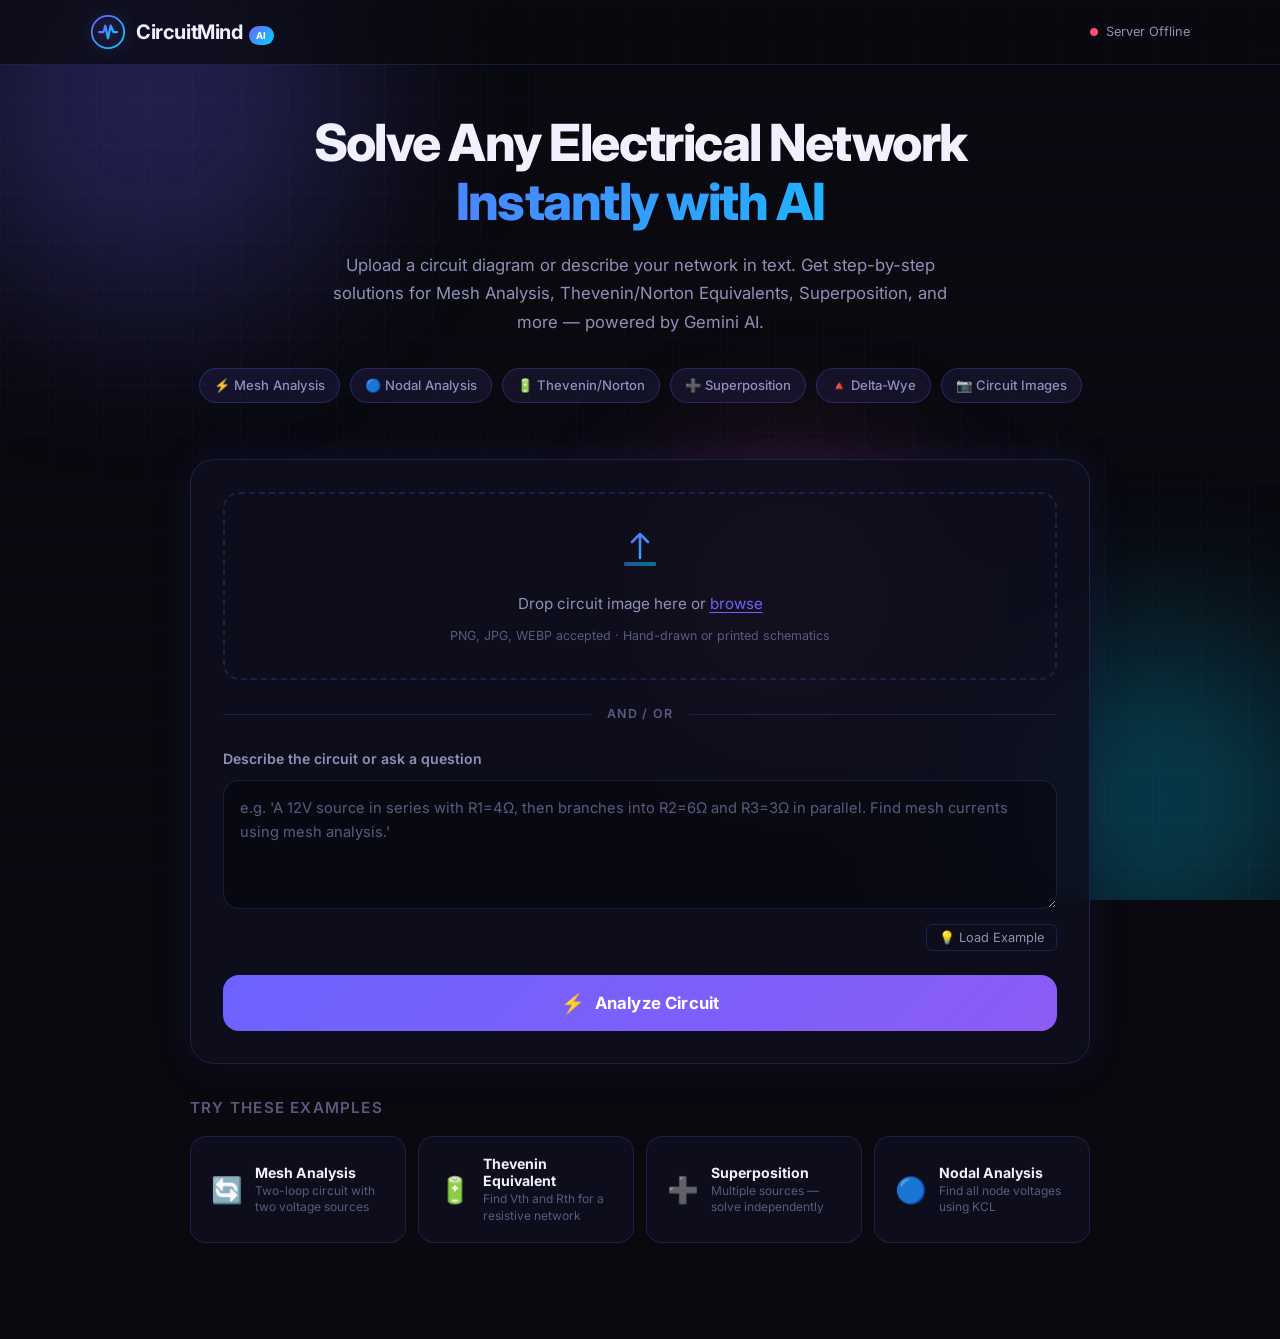
==== static/index.html @ e21b1f7a "Initial commit: CircuitMind AI - electrical network solver with Gemini API" ====
<!DOCTYPE html>
<html lang="en">
<head>
  <meta charset="UTF-8" />
  <meta name="viewport" content="width=device-width, initial-scale=1.0" />
  <title>CircuitMind AI — Electrical Network Solver</title>
  <meta name="description" content="AI-powered electrical network analysis tool. Solve mesh analysis, nodal analysis, Thevenin, Norton, superposition and more from circuit images or text." />
  <link rel="preconnect" href="https://fonts.googleapis.com" />
  <link rel="preconnect" href="https://fonts.gstatic.com" crossorigin />
  <link href="https://fonts.googleapis.com/css2?family=Inter:wght@300;400;500;600;700;800&family=JetBrains+Mono:wght@400;500&display=swap" rel="stylesheet" />
  <script src="https://cdn.jsdelivr.net/npm/mathjax@3/es5/tex-mml-chtml.js" id="MathJax-script" async></script>
  <link rel="stylesheet" href="style.css" />
</head>
<body>

  <!-- Animated Background -->
  <div class="bg-grid"></div>
  <div class="bg-orbs">
    <div class="orb orb-1"></div>
    <div class="orb orb-2"></div>
    <div class="orb orb-3"></div>
  </div>

  <!-- Header -->
  <header class="header">
    <div class="header-inner">
      <div class="logo">
        <div class="logo-icon">
          <svg viewBox="0 0 40 40" fill="none" xmlns="http://www.w3.org/2000/svg" width="36" height="36">
            <circle cx="20" cy="20" r="18" stroke="url(#g1)" stroke-width="2"/>
            <path d="M10 20 L15 20 L17 13 L20 27 L23 13 L26 20 L30 20" stroke="url(#g2)" stroke-width="2.5" stroke-linecap="round" stroke-linejoin="round"/>
            <defs>
              <linearGradient id="g1" x1="2" y1="2" x2="38" y2="38" gradientUnits="userSpaceOnUse">
                <stop stop-color="#6C63FF"/>
                <stop offset="1" stop-color="#00D4FF"/>
              </linearGradient>
              <linearGradient id="g2" x1="10" y1="13" x2="30" y2="27" gradientUnits="userSpaceOnUse">
                <stop stop-color="#6C63FF"/>
                <stop offset="1" stop-color="#00D4FF"/>
              </linearGradient>
            </defs>
          </svg>
        </div>
        <div class="logo-text">
          <span class="logo-name">CircuitMind</span>
          <span class="logo-badge">AI</span>
        </div>
      </div>
      <div class="header-status" id="apiStatus">
        <span class="status-dot"></span>
        <span class="status-text">Checking connection...</span>
      </div>
    </div>
  </header>

  <!-- Main Content -->
  <main class="main">
    <div class="container">

      <!-- Hero Section -->
      <section class="hero">
        <h1 class="hero-title">
          Solve Any Electrical Network
          <span class="gradient-text">Instantly with AI</span>
        </h1>
        <p class="hero-subtitle">
          Upload a circuit diagram or describe your network in text. Get step-by-step solutions for
          Mesh Analysis, Thevenin/Norton Equivalents, Superposition, and more — powered by Gemini AI.
        </p>
        <div class="capability-chips">
          <span class="chip">⚡ Mesh Analysis</span>
          <span class="chip">🔵 Nodal Analysis</span>
          <span class="chip">🔋 Thevenin/Norton</span>
          <span class="chip">➕ Superposition</span>
          <span class="chip">🔺 Delta-Wye</span>
          <span class="chip">📷 Circuit Images</span>
        </div>
      </section>

      <!-- Input Panel -->
      <section class="input-section">
        <div class="input-card">
          
          <!-- Image Upload -->
          <div class="upload-zone" id="uploadZone">
            <input type="file" id="imageInput" accept="image/*" style="display:none" />
            <div class="upload-content" id="uploadContent">
              <div class="upload-icon">
                <svg width="48" height="48" viewBox="0 0 48 48" fill="none">
                  <path d="M24 8L24 32M24 8L16 16M24 8L32 16" stroke="url(#uploadGrad)" stroke-width="2.5" stroke-linecap="round" stroke-linejoin="round"/>
                  <path d="M8 36H40V40H8V36Z" fill="url(#uploadGrad)" opacity="0.3" rx="2"/>
                  <rect x="8" y="36" width="32" height="4" rx="2" fill="url(#uploadGrad)" opacity="0.3"/>
                  <defs>
                    <linearGradient id="uploadGrad" x1="8" y1="8" x2="40" y2="40" gradientUnits="userSpaceOnUse">
                      <stop stop-color="#6C63FF"/>
                      <stop offset="1" stop-color="#00D4FF"/>
                    </linearGradient>
                  </defs>
                </svg>
              </div>
              <p class="upload-label">Drop circuit image here or <span class="upload-link" id="uploadTrigger">browse</span></p>
              <p class="upload-hint">PNG, JPG, WEBP accepted · Hand-drawn or printed schematics</p>
            </div>
            <div class="upload-preview" id="uploadPreview" style="display:none;">
              <img id="previewImg" src="" alt="Circuit preview" />
              <button class="remove-btn" id="removeImage" title="Remove image">✕</button>
            </div>
          </div>

          <!-- Divider -->
          <div class="divider">
            <span>AND / OR</span>
          </div>

          <!-- Text Query -->
          <div class="query-section">
            <label class="query-label" for="queryInput">Describe the circuit or ask a question</label>
            <div class="query-wrapper">
              <textarea 
                id="queryInput" 
                class="query-input" 
                placeholder="e.g. 'A 12V source in series with R1=4Ω, then branches into R2=6Ω and R3=3Ω in parallel. Find mesh currents using mesh analysis.'"
                rows="4"
              ></textarea>
              <div class="query-actions">
                <button class="example-btn" id="exampleBtn">💡 Load Example</button>
              </div>
            </div>
          </div>

          <!-- Solve Button -->
          <button class="solve-btn" id="solveBtn">
            <span class="solve-btn-icon">⚡</span>
            <span class="solve-btn-text">Analyze Circuit</span>
          </button>
        </div>
      </section>

      <!-- Results Panel -->
      <section class="results-section" id="resultsSection" style="display:none;">
        <div class="results-card">
          <div class="results-header">
            <h2 class="results-title">
              <span class="results-icon">🧠</span>
              Analysis Results
            </h2>
            <div class="results-actions">
              <button class="action-btn" id="copyBtn" title="Copy results">📋 Copy</button>
              <button class="action-btn" id="clearBtn" title="Clear results">🗑 Clear</button>
            </div>
          </div>
          <div class="results-body" id="resultsBody">
            <!-- Dynamic content injected here -->
          </div>
        </div>
      </section>

      <!-- Loading State -->
      <div class="loading-overlay" id="loadingOverlay" style="display:none;">
        <div class="loading-card">
          <div class="loader">
            <div class="loader-ring"></div>
            <div class="loader-ring"></div>
            <div class="loader-ring"></div>
          </div>
          <p class="loading-title">Analyzing Circuit</p>
          <p class="loading-step" id="loadingStep">Sending to Gemini AI...</p>
        </div>
      </div>

      <!-- Example Queries -->
      <section class="examples-section">
        <h3 class="examples-title">Try These Examples</h3>
        <div class="examples-grid">
          <button class="example-card" data-example="mesh">
            <div class="example-icon">🔄</div>
            <div class="example-content">
              <h4>Mesh Analysis</h4>
              <p>Two-loop circuit with two voltage sources</p>
            </div>
          </button>
          <button class="example-card" data-example="thevenin">
            <div class="example-icon">🔋</div>
            <div class="example-content">
              <h4>Thevenin Equivalent</h4>
              <p>Find Vth and Rth for a resistive network</p>
            </div>
          </button>
          <button class="example-card" data-example="superposition">
            <div class="example-icon">➕</div>
            <div class="example-content">
              <h4>Superposition</h4>
              <p>Multiple sources — solve independently</p>
            </div>
          </button>
          <button class="example-card" data-example="nodal">
            <div class="example-icon">🔵</div>
            <div class="example-content">
              <h4>Nodal Analysis</h4>
              <p>Find all node voltages using KCL</p>
            </div>
          </button>
        </div>
      </section>

    </div>
  </main>

  <script src="app.js"></script>
</body>
</html>
---- static/style.css ----
/* ============================
   VARIABLES & RESET
   ============================ */
:root {
  --bg-primary: #09090f;
  --bg-secondary: #0f0f1a;
  --bg-card: rgba(15, 15, 30, 0.85);
  --bg-card-hover: rgba(20, 20, 40, 0.9);
  --border: rgba(108, 99, 255, 0.2);
  --border-hover: rgba(108, 99, 255, 0.5);
  --accent-purple: #6C63FF;
  --accent-cyan: #00D4FF;
  --accent-glow: rgba(108, 99, 255, 0.15);
  --text-primary: #f0f0ff;
  --text-secondary: #9090b8;
  --text-dim: #5a5a80;
  --success: #00e5a0;
  --error: #ff4d6d;
  --code-bg: #0a0a18;
  --font-main: 'Inter', -apple-system, BlinkMacSystemFont, sans-serif;
  --font-mono: 'JetBrains Mono', 'Fira Code', monospace;
  --radius-sm: 8px;
  --radius-md: 16px;
  --radius-lg: 24px;
  --shadow-glow: 0 0 40px rgba(108, 99, 255, 0.15);
  --shadow-card: 0 8px 32px rgba(0, 0, 0, 0.4);
  --transition: 0.25s cubic-bezier(0.4, 0, 0.2, 1);
}

*, *::before, *::after { box-sizing: border-box; margin: 0; padding: 0; }
html { scroll-behavior: smooth; }

body {
  font-family: var(--font-main);
  background: var(--bg-primary);
  color: var(--text-primary);
  min-height: 100vh;
  overflow-x: hidden;
  line-height: 1.6;
}

/* ============================
   BACKGROUND EFFECTS
   ============================ */
.bg-grid {
  position: fixed;
  inset: 0;
  background-image:
    linear-gradient(rgba(108, 99, 255, 0.04) 1px, transparent 1px),
    linear-gradient(90deg, rgba(108, 99, 255, 0.04) 1px, transparent 1px);
  background-size: 48px 48px;
  pointer-events: none;
  z-index: 0;
}

.bg-orbs { position: fixed; inset: 0; pointer-events: none; z-index: 0; overflow: hidden; }

.orb {
  position: absolute;
  border-radius: 50%;
  filter: blur(80px);
  opacity: 0.35;
  animation: float 12s ease-in-out infinite;
}
.orb-1 { width: 500px; height: 500px; background: radial-gradient(circle, #6C63FF, transparent); top: -150px; left: -100px; animation-delay: 0s; }
.orb-2 { width: 400px; height: 400px; background: radial-gradient(circle, #00D4FF, transparent); bottom: -100px; right: -80px; animation-delay: -4s; }
.orb-3 { width: 300px; height: 300px; background: radial-gradient(circle, #FF63A5, transparent); top: 50%; left: 50%; animation-delay: -8s; }

@keyframes float {
  0%, 100% { transform: translate(0, 0) scale(1); }
  33%       { transform: translate(20px, -30px) scale(1.05); }
  66%       { transform: translate(-15px, 20px) scale(0.98); }
}

/* ============================
   HEADER
   ============================ */
.header {
  position: sticky;
  top: 0;
  z-index: 100;
  padding: 0 2rem;
  backdrop-filter: blur(20px);
  border-bottom: 1px solid var(--border);
  background: rgba(9, 9, 15, 0.7);
}
.header-inner {
  max-width: 1100px;
  margin: 0 auto;
  display: flex;
  align-items: center;
  justify-content: space-between;
  height: 64px;
}
.logo { display: flex; align-items: center; gap: 10px; }
.logo-icon { display: flex; align-items: center; filter: drop-shadow(0 0 8px rgba(108, 99, 255, 0.5)); }
.logo-text { display: flex; align-items: baseline; gap: 6px; }
.logo-name { font-size: 1.25rem; font-weight: 700; color: var(--text-primary); letter-spacing: -0.02em; }
.logo-badge {
  font-size: 0.6rem; font-weight: 700; letter-spacing: 0.08em;
  background: linear-gradient(135deg, var(--accent-purple), var(--accent-cyan));
  padding: 2px 7px; border-radius: 20px; color: white;
}
.header-status { display: flex; align-items: center; gap: 8px; font-size: 0.8rem; color: var(--text-secondary); }
.status-dot {
  width: 8px; height: 8px; border-radius: 50%; background: var(--text-dim);
  transition: background var(--transition);
}
.status-dot.online { background: var(--success); box-shadow: 0 0 8px var(--success); animation: pulse 2s infinite; }
.status-dot.offline { background: var(--error); }
@keyframes pulse { 0%, 100% { opacity: 1; } 50% { opacity: 0.5; } }

/* ============================
   MAIN LAYOUT
   ============================ */
.main { position: relative; z-index: 1; padding: 3rem 1.5rem 6rem; }
.container { max-width: 900px; margin: 0 auto; }

/* ============================
   HERO
   ============================ */
.hero { text-align: center; margin-bottom: 3.5rem; }
.hero-title {
  font-size: clamp(2rem, 5vw, 3.2rem);
  font-weight: 800;
  line-height: 1.15;
  letter-spacing: -0.03em;
  margin-bottom: 1.25rem;
}
.gradient-text {
  display: block;
  background: linear-gradient(135deg, var(--accent-purple) 0%, var(--accent-cyan) 100%);
  -webkit-background-clip: text; background-clip: text;
  -webkit-text-fill-color: transparent;
}
.hero-subtitle {
  font-size: 1.05rem; color: var(--text-secondary);
  max-width: 650px; margin: 0 auto 2rem; line-height: 1.7;
}
.capability-chips { display: flex; flex-wrap: wrap; gap: 10px; justify-content: center; }
.chip {
  background: rgba(108, 99, 255, 0.1);
  border: 1px solid rgba(108, 99, 255, 0.25);
  color: var(--text-secondary);
  padding: 6px 14px;
  border-radius: 20px;
  font-size: 0.82rem; font-weight: 500;
  transition: all var(--transition);
}
.chip:hover { background: rgba(108, 99, 255, 0.25); color: var(--text-primary); border-color: var(--accent-purple); }

/* ============================
   INPUT CARD
   ============================ */
.input-section { margin-bottom: 2rem; }
.input-card {
  background: var(--bg-card);
  border: 1px solid var(--border);
  border-radius: var(--radius-lg);
  padding: 2rem;
  box-shadow: var(--shadow-card), var(--shadow-glow);
  backdrop-filter: blur(16px);
}

/* Upload Zone */
.upload-zone {
  border: 2px dashed var(--border);
  border-radius: var(--radius-md);
  padding: 2rem;
  text-align: center;
  cursor: pointer;
  transition: all var(--transition);
  position: relative;
  min-height: 140px;
  display: flex;
  align-items: center;
  justify-content: center;
}
.upload-zone:hover, .upload-zone.dragover {
  border-color: var(--accent-purple);
  background: rgba(108, 99, 255, 0.06);
  box-shadow: 0 0 20px rgba(108, 99, 255, 0.1);
}
.upload-content { display: flex; flex-direction: column; align-items: center; gap: 10px; }
.upload-icon { animation: bob 3s ease-in-out infinite; }
@keyframes bob { 0%, 100% { transform: translateY(0); } 50% { transform: translateY(-6px); } }
.upload-label { font-size: 0.95rem; color: var(--text-secondary); }
.upload-link { color: var(--accent-purple); cursor: pointer; text-decoration: underline; text-underline-offset: 3px; }
.upload-link:hover { color: var(--accent-cyan); }
.upload-hint { font-size: 0.78rem; color: var(--text-dim); }

.upload-preview { position: relative; width: 100%; }
.upload-preview img {
  max-height: 260px; max-width: 100%; object-fit: contain;
  border-radius: var(--radius-sm); border: 1px solid var(--border);
}
.remove-btn {
  position: absolute; top: -10px; right: -10px;
  background: var(--error); color: white;
  border: none; border-radius: 50%;
  width: 26px; height: 26px;
  font-size: 0.8rem; cursor: pointer;
  display: flex; align-items: center; justify-content: center;
  transition: transform var(--transition);
}
.remove-btn:hover { transform: scale(1.15); }

/* Divider */
.divider {
  display: flex; align-items: center; gap: 1rem;
  margin: 1.5rem 0; color: var(--text-dim); font-size: 0.78rem; font-weight: 600; letter-spacing: 0.1em;
}
.divider::before, .divider::after { content: ''; flex: 1; height: 1px; background: var(--border); }

/* Query Textarea */
.query-section { margin-bottom: 1.5rem; }
.query-label { display: block; font-size: 0.88rem; font-weight: 600; color: var(--text-secondary); margin-bottom: 0.6rem; }
.query-wrapper { position: relative; }
.query-input {
  width: 100%;
  background: rgba(0, 0, 0, 0.3);
  border: 1px solid var(--border);
  border-radius: var(--radius-md);
  padding: 1rem;
  color: var(--text-primary);
  font-family: var(--font-main);
  font-size: 0.92rem;
  line-height: 1.6;
  resize: vertical;
  transition: all var(--transition);
  outline: none;
}
.query-input::placeholder { color: var(--text-dim); }
.query-input:focus { border-color: var(--accent-purple); box-shadow: 0 0 0 3px rgba(108, 99, 255, 0.12); }
.query-actions { display: flex; justify-content: flex-end; margin-top: 0.5rem; }

.example-btn {
  background: transparent; border: 1px solid var(--border);
  color: var(--text-secondary); font-size: 0.8rem; font-family: var(--font-main);
  padding: 5px 12px; border-radius: 6px; cursor: pointer;
  transition: all var(--transition);
}
.example-btn:hover { border-color: var(--accent-purple); color: var(--text-primary); }

/* Solve Button */
.solve-btn {
  width: 100%;
  background: linear-gradient(135deg, var(--accent-purple) 0%, #8B5CF6 50%, var(--accent-cyan) 100%);
  background-size: 200% 200%;
  border: none;
  border-radius: var(--radius-md);
  padding: 1rem;
  color: white;
  font-family: var(--font-main);
  font-size: 1.05rem;
  font-weight: 700;
  cursor: pointer;
  display: flex;
  align-items: center;
  justify-content: center;
  gap: 10px;
  transition: all 0.3s ease;
  letter-spacing: 0.01em;
  position: relative;
  overflow: hidden;
}
.solve-btn::before {
  content: '';
  position: absolute;
  inset: 0;
  background: rgba(255,255,255,0);
  transition: background 0.2s;
}
.solve-btn:hover::before { background: rgba(255,255,255,0.07); }
.solve-btn:hover { box-shadow: 0 8px 30px rgba(108, 99, 255, 0.45); transform: translateY(-1px); }
.solve-btn:active { transform: translateY(0); }
.solve-btn:disabled { opacity: 0.5; cursor: not-allowed; transform: none; }
.solve-btn-icon { font-size: 1.2rem; animation: zap 1.5s ease-in-out infinite alternate; }
@keyframes zap { from { opacity: 0.7; } to { opacity: 1; filter: drop-shadow(0 0 6px #fff); } }

/* ============================
   RESULTS CARD
   ============================ */
.results-section { margin-bottom: 3rem; }
.results-card {
  background: var(--bg-card);
  border: 1px solid var(--border);
  border-radius: var(--radius-lg);
  box-shadow: var(--shadow-card), var(--shadow-glow);
  backdrop-filter: blur(16px);
  animation: slideUp 0.4s cubic-bezier(0.4, 0, 0.2, 1);
  overflow: hidden;
}
@keyframes slideUp { from { opacity: 0; transform: translateY(20px); } to { opacity: 1; transform: none; } }

.results-header {
  display: flex; align-items: center; justify-content: space-between;
  padding: 1.25rem 1.75rem;
  border-bottom: 1px solid var(--border);
  background: rgba(108, 99, 255, 0.05);
}
.results-title { font-size: 1.1rem; font-weight: 700; display: flex; align-items: center; gap: 10px; }
.results-icon { font-size: 1.3rem; }
.results-actions { display: flex; gap: 8px; }
.action-btn {
  background: transparent; border: 1px solid var(--border);
  color: var(--text-secondary); font-family: var(--font-main); font-size: 0.78rem;
  padding: 5px 12px; border-radius: 6px; cursor: pointer;
  transition: all var(--transition);
}
.action-btn:hover { border-color: var(--accent-purple); color: var(--text-primary); background: rgba(108,99,255,0.08); }

.results-body {
  padding: 1.75rem;
  max-height: 70vh;
  overflow-y: auto;
  line-height: 1.8;
}
.results-body::-webkit-scrollbar { width: 6px; }
.results-body::-webkit-scrollbar-track { background: transparent; }
.results-body::-webkit-scrollbar-thumb { background: rgba(108,99,255,0.3); border-radius: 3px; }

/* Markdown Rendering Styles */
.results-body h1, .results-body h2, .results-body h3, .results-body h4 {
  font-weight: 700; margin: 1.5rem 0 0.75rem; color: var(--text-primary);
}
.results-body h1 { font-size: 1.5rem; border-bottom: 1px solid var(--border); padding-bottom: 0.5rem; }
.results-body h2 { font-size: 1.25rem; color: var(--accent-purple); }
.results-body h3 { font-size: 1.1rem; color: var(--accent-cyan); }
.results-body p { margin-bottom: 0.75rem; color: var(--text-secondary); }
.results-body p:has(strong) { color: var(--text-primary); }
.results-body strong { color: var(--text-primary); font-weight: 600; }
.results-body em { color: var(--accent-cyan); font-style: italic; }
.results-body hr { border: none; border-top: 1px solid var(--border); margin: 1.5rem 0; }
.results-body ul, .results-body ol { padding-left: 1.5rem; margin-bottom: 1rem; }
.results-body li { color: var(--text-secondary); margin-bottom: 0.35rem; }
.results-body li::marker { color: var(--accent-purple); }

/* Code blocks in results */
.results-body pre {
  background: var(--code-bg);
  border: 1px solid var(--border);
  border-radius: var(--radius-sm);
  padding: 1.25rem;
  overflow-x: auto;
  margin: 1rem 0;
  font-family: var(--font-mono);
  font-size: 0.85rem;
  line-height: 1.6;
  color: #e0e0ff;
  position: relative;
}
.results-body code:not(pre code) {
  font-family: var(--font-mono);
  font-size: 0.85em;
  background: rgba(108, 99, 255, 0.15);
  color: var(--accent-cyan);
  padding: 2px 7px;
  border-radius: 4px;
}

/* Tables in results */
.results-body table {
  width: 100%; border-collapse: collapse; margin: 1.25rem 0; font-size: 0.9rem;
}
.results-body th {
  background: rgba(108, 99, 255, 0.15);
  color: var(--text-primary); font-weight: 600;
  padding: 10px 16px; text-align: left;
  border-bottom: 1px solid var(--border);
}
.results-body td {
  padding: 9px 16px; color: var(--text-secondary);
  border-bottom: 1px solid rgba(108, 99, 255, 0.08);
}
.results-body tr:hover td { background: rgba(108, 99, 255, 0.05); }

/* Computed Result Box */
.computed-result-box {
  background: linear-gradient(135deg, rgba(0, 229, 160, 0.07), rgba(0, 212, 255, 0.07));
  border: 1px solid rgba(0, 229, 160, 0.25);
  border-radius: var(--radius-md);
  padding: 1rem 1.25rem;
  margin: 1rem 0;
  font-family: var(--font-mono);
  font-size: 0.9rem;
  color: var(--success);
}

/* ============================
   LOADING OVERLAY
   ============================ */
.loading-overlay {
  position: fixed;
  inset: 0; z-index: 200;
  background: rgba(9, 9, 15, 0.75);
  backdrop-filter: blur(8px);
  display: flex; align-items: center; justify-content: center;
}
.loading-card {
  background: var(--bg-card);
  border: 1px solid var(--border);
  border-radius: var(--radius-lg);
  padding: 2.5rem 3rem;
  text-align: center;
  box-shadow: var(--shadow-card), var(--shadow-glow);
  min-width: 260px;
}
.loader { position: relative; width: 70px; height: 70px; margin: 0 auto 1.5rem; }
.loader-ring {
  position: absolute;
  inset: 0;
  border-radius: 50%;
  border: 2.5px solid transparent;
  animation: spin 1.2s linear infinite;
}
.loader-ring:nth-child(1) { border-top-color: var(--accent-purple); }
.loader-ring:nth-child(2) { border-right-color: var(--accent-cyan); inset: 8px; animation-duration: 1.6s; animation-direction: reverse; }
.loader-ring:nth-child(3) { border-bottom-color: #FF63A5; inset: 16px; animation-duration: 2s; }
@keyframes spin { to { transform: rotate(360deg); } }
.loading-title { font-size: 1.1rem; font-weight: 700; margin-bottom: 0.4rem; }
.loading-step { font-size: 0.85rem; color: var(--text-dim); }

/* ============================
   EXAMPLES SECTION
   ============================ */
.examples-section { margin-top: 1rem; }
.examples-title { font-size: 0.95rem; font-weight: 600; color: var(--text-dim); text-transform: uppercase; letter-spacing: 0.08em; margin-bottom: 1rem; }
.examples-grid { display: grid; grid-template-columns: repeat(auto-fit, minmax(190px, 1fr)); gap: 12px; }
.example-card {
  background: var(--bg-card);
  border: 1px solid var(--border);
  border-radius: var(--radius-md);
  padding: 1.1rem 1.25rem;
  cursor: pointer;
  display: flex;
  align-items: center;
  gap: 12px;
  text-align: left;
  transition: all var(--transition);
  font-family: var(--font-main);
}
.example-card:hover {
  border-color: var(--accent-purple);
  background: rgba(108, 99, 255, 0.08);
  transform: translateY(-2px);
  box-shadow: 0 6px 20px rgba(108, 99, 255, 0.15);
}
.example-icon { font-size: 1.6rem; flex-shrink: 0; }
.example-content h4 { font-size: 0.88rem; font-weight: 700; color: var(--text-primary); margin-bottom: 2px; }
.example-content p { font-size: 0.75rem; color: var(--text-dim); line-height: 1.4; }

/* ============================
   RESPONSIVE
   ============================ */
@media (max-width: 600px) {
  .main { padding: 2rem 1rem 4rem; }
  .input-card { padding: 1.25rem; }
  .results-body { padding: 1.25rem; }
}
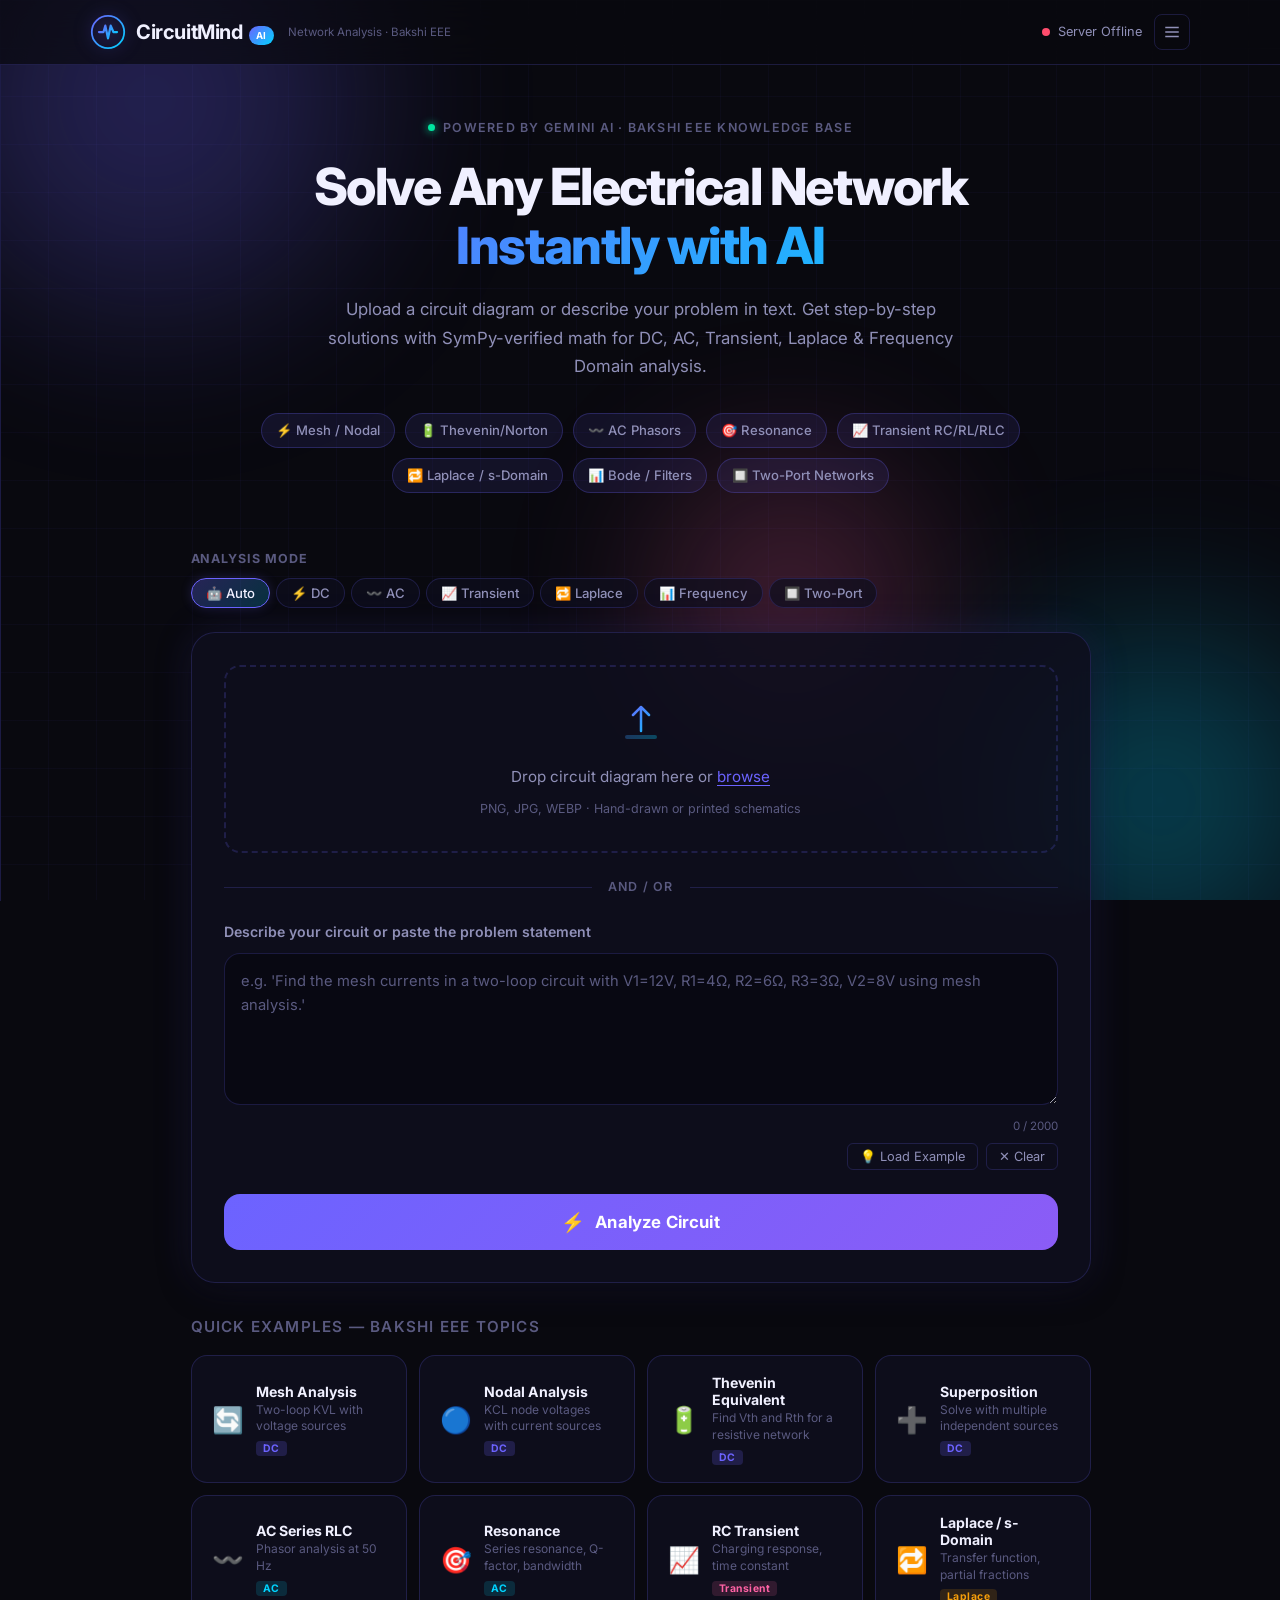
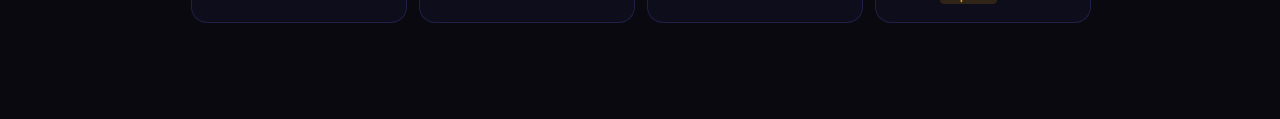
==== commit 2ac1cebc: "feat: complete EEE expert AI - knowledge base, few-shot examples, full frontend upgrade" ====
--- a/static/index.html
+++ b/static/index.html
@@ -3,8 +3,9 @@
 <head>
   <meta charset="UTF-8" />
   <meta name="viewport" content="width=device-width, initial-scale=1.0" />
-  <title>CircuitMind AI — Electrical Network Solver</title>
-  <meta name="description" content="AI-powered electrical network analysis tool. Solve mesh analysis, nodal analysis, Thevenin, Norton, superposition and more from circuit images or text." />
+  <title>CircuitMind AI — EEE Network Analysis Solver</title>
+  <meta name="description" content="AI-powered electrical network analysis solver. Solve DC, AC, transient, Laplace, frequency domain, two-port and coupled circuits from images or text. Bakshi-aligned EEE curriculum." />
+  <meta name="keywords" content="network analysis, circuit solver, mesh analysis, nodal analysis, Thevenin, Norton, AC phasors, transient, Laplace, Bode plot, EEE, electrical engineering" />
   <link rel="preconnect" href="https://fonts.googleapis.com" />
   <link rel="preconnect" href="https://fonts.gstatic.com" crossorigin />
   <link href="https://fonts.googleapis.com/css2?family=Inter:wght@300;400;500;600;700;800&family=JetBrains+Mono:wght@400;500&display=swap" rel="stylesheet" />
@@ -21,191 +22,291 @@
     <div class="orb orb-3"></div>
   </div>
 
-  <!-- Header -->
-  <header class="header">
-    <div class="header-inner">
-      <div class="logo">
-        <div class="logo-icon">
-          <svg viewBox="0 0 40 40" fill="none" xmlns="http://www.w3.org/2000/svg" width="36" height="36">
-            <circle cx="20" cy="20" r="18" stroke="url(#g1)" stroke-width="2"/>
-            <path d="M10 20 L15 20 L17 13 L20 27 L23 13 L26 20 L30 20" stroke="url(#g2)" stroke-width="2.5" stroke-linecap="round" stroke-linejoin="round"/>
-            <defs>
-              <linearGradient id="g1" x1="2" y1="2" x2="38" y2="38" gradientUnits="userSpaceOnUse">
-                <stop stop-color="#6C63FF"/>
-                <stop offset="1" stop-color="#00D4FF"/>
-              </linearGradient>
-              <linearGradient id="g2" x1="10" y1="13" x2="30" y2="27" gradientUnits="userSpaceOnUse">
-                <stop stop-color="#6C63FF"/>
-                <stop offset="1" stop-color="#00D4FF"/>
-              </linearGradient>
-            </defs>
-          </svg>
-        </div>
-        <div class="logo-text">
-          <span class="logo-name">CircuitMind</span>
-          <span class="logo-badge">AI</span>
+  <!-- App Shell -->
+  <div class="app-shell">
+
+    <!-- ── Header ── -->
+    <header class="header">
+      <div class="header-inner">
+        <div class="logo">
+          <div class="logo-icon">
+            <svg viewBox="0 0 40 40" fill="none" xmlns="http://www.w3.org/2000/svg" width="36" height="36">
+              <circle cx="20" cy="20" r="18" stroke="url(#g1)" stroke-width="2"/>
+              <path d="M10 20 L15 20 L17 13 L20 27 L23 13 L26 20 L30 20" stroke="url(#g2)" stroke-width="2.5" stroke-linecap="round" stroke-linejoin="round"/>
+              <defs>
+                <linearGradient id="g1" x1="2" y1="2" x2="38" y2="38" gradientUnits="userSpaceOnUse">
+                  <stop stop-color="#6C63FF"/>
+                  <stop offset="1" stop-color="#00D4FF"/>
+                </linearGradient>
+                <linearGradient id="g2" x1="10" y1="13" x2="30" y2="27" gradientUnits="userSpaceOnUse">
+                  <stop stop-color="#6C63FF"/>
+                  <stop offset="1" stop-color="#00D4FF"/>
+                </linearGradient>
+              </defs>
+            </svg>
+          </div>
+          <div class="logo-text">
+            <span class="logo-name">CircuitMind</span>
+            <span class="logo-badge">AI</span>
+          </div>
+          <div class="logo-sub">Network Analysis · Bakshi EEE</div>
+        </div>
+        <div class="header-right">
+          <div class="header-status" id="apiStatus">
+            <span class="status-dot"></span>
+            <span class="status-text">Checking...</span>
+          </div>
+          <button class="sidebar-toggle" id="sidebarToggle" title="Toggle history">
+            <svg width="18" height="18" viewBox="0 0 24 24" fill="none" stroke="currentColor" stroke-width="2">
+              <line x1="3" y1="6" x2="21" y2="6"/><line x1="3" y1="12" x2="21" y2="12"/><line x1="3" y1="18" x2="21" y2="18"/>
+            </svg>
+          </button>
         </div>
       </div>
-      <div class="header-status" id="apiStatus">
-        <span class="status-dot"></span>
-        <span class="status-text">Checking connection...</span>
-      </div>
+    </header>
+
+    <!-- ── Body ── -->
+    <div class="body-layout">
+
+      <!-- ── Sidebar ── -->
+      <aside class="sidebar" id="sidebar">
+        <div class="sidebar-header">
+          <h2 class="sidebar-title">
+            <svg width="16" height="16" viewBox="0 0 24 24" fill="none" stroke="currentColor" stroke-width="2"><circle cx="12" cy="12" r="10"/><polyline points="12 6 12 12 16 14"/></svg>
+            Session History
+          </h2>
+          <button class="sidebar-clear" id="clearHistoryBtn" title="Clear history">Clear</button>
+        </div>
+        <div class="sidebar-list" id="historyList">
+          <div class="sidebar-empty">No queries yet.<br>Solve a circuit to see history.</div>
+        </div>
+        <div class="sidebar-footer">
+          <div class="kb-badge">
+            <svg width="14" height="14" viewBox="0 0 24 24" fill="none" stroke="currentColor" stroke-width="2"><path d="M4 19.5A2.5 2.5 0 0 1 6.5 17H20"/><path d="M6.5 2H20v20H6.5A2.5 2.5 0 0 1 4 19.5v-15A2.5 2.5 0 0 1 6.5 2z"/></svg>
+            Bakshi Network Analysis
+          </div>
+          <div class="kb-sub">Knowledge Base Active</div>
+        </div>
+      </aside>
+
+      <!-- ── Main ── -->
+      <main class="main" id="mainContent">
+        <div class="container">
+
+          <!-- Hero -->
+          <section class="hero">
+            <div class="hero-eyebrow">
+              <span class="eyebrow-dot"></span>
+              Powered by Gemini AI · Bakshi EEE Knowledge Base
+            </div>
+            <h1 class="hero-title">
+              Solve Any Electrical Network
+              <span class="gradient-text">Instantly with AI</span>
+            </h1>
+            <p class="hero-subtitle">
+              Upload a circuit diagram or describe your problem in text. Get step-by-step solutions
+              with SymPy-verified math for DC, AC, Transient, Laplace &amp; Frequency Domain analysis.
+            </p>
+
+            <!-- Domain chips -->
+            <div class="capability-chips">
+              <span class="chip chip-dc">⚡ Mesh / Nodal</span>
+              <span class="chip chip-dc">🔋 Thevenin/Norton</span>
+              <span class="chip chip-ac">〰️ AC Phasors</span>
+              <span class="chip chip-ac">🎯 Resonance</span>
+              <span class="chip chip-tr">📈 Transient RC/RL/RLC</span>
+              <span class="chip chip-lp">🔁 Laplace / s-Domain</span>
+              <span class="chip chip-fr">📊 Bode / Filters</span>
+              <span class="chip chip-tp">🔲 Two-Port Networks</span>
+            </div>
+          </section>
+
+          <!-- ── Mode Tabs ── -->
+          <section class="mode-section">
+            <div class="mode-label">Analysis Mode</div>
+            <div class="mode-tabs" id="modeTabs" role="tablist">
+              <button class="mode-tab active" data-mode="auto"      role="tab">🤖 Auto</button>
+              <button class="mode-tab"         data-mode="dc"        role="tab">⚡ DC</button>
+              <button class="mode-tab"         data-mode="ac"        role="tab">〰️ AC</button>
+              <button class="mode-tab"         data-mode="transient" role="tab">📈 Transient</button>
+              <button class="mode-tab"         data-mode="laplace"   role="tab">🔁 Laplace</button>
+              <button class="mode-tab"         data-mode="frequency" role="tab">📊 Frequency</button>
+              <button class="mode-tab"         data-mode="two_port"  role="tab">🔲 Two-Port</button>
+            </div>
+          </section>
+
+          <!-- ── Input Card ── -->
+          <section class="input-section">
+            <div class="input-card">
+
+              <!-- Upload Zone -->
+              <div class="upload-zone" id="uploadZone">
+                <input type="file" id="imageInput" accept="image/*" style="display:none" />
+                <div class="upload-content" id="uploadContent">
+                  <div class="upload-icon">
+                    <svg width="48" height="48" viewBox="0 0 48 48" fill="none">
+                      <path d="M24 8L24 32M24 8L16 16M24 8L32 16" stroke="url(#uploadGrad)" stroke-width="2.5" stroke-linecap="round" stroke-linejoin="round"/>
+                      <rect x="8" y="36" width="32" height="4" rx="2" fill="url(#uploadGrad)" opacity="0.3"/>
+                      <defs>
+                        <linearGradient id="uploadGrad" x1="8" y1="8" x2="40" y2="40" gradientUnits="userSpaceOnUse">
+                          <stop stop-color="#6C63FF"/><stop offset="1" stop-color="#00D4FF"/>
+                        </linearGradient>
+                      </defs>
+                    </svg>
+                  </div>
+                  <p class="upload-label">Drop circuit diagram here or <span class="upload-link" id="uploadTrigger">browse</span></p>
+                  <p class="upload-hint">PNG, JPG, WEBP · Hand-drawn or printed schematics</p>
+                </div>
+                <div class="upload-preview" id="uploadPreview" style="display:none;">
+                  <img id="previewImg" src="" alt="Circuit preview" />
+                  <button class="remove-btn" id="removeImage" title="Remove image">✕</button>
+                </div>
+              </div>
+
+              <!-- Divider -->
+              <div class="divider"><span>AND / OR</span></div>
+
+              <!-- Text Query -->
+              <div class="query-section">
+                <label class="query-label" for="queryInput">Describe your circuit or paste the problem statement</label>
+                <div class="query-wrapper">
+                  <textarea
+                    id="queryInput"
+                    class="query-input"
+                    placeholder="e.g. 'Find the mesh currents in a two-loop circuit with V1=12V, R1=4Ω, R2=6Ω, R3=3Ω, V2=8V using mesh analysis.' "
+                    rows="5"
+                  ></textarea>
+                  <div class="char-count" id="charCount">0 / 2000</div>
+                </div>
+                <div class="query-actions">
+                  <button class="example-btn" id="exampleBtn">💡 Load Example</button>
+                  <button class="clear-btn" id="clearQueryBtn">✕ Clear</button>
+                </div>
+              </div>
+
+              <!-- Solve Button -->
+              <button class="solve-btn" id="solveBtn">
+                <span class="solve-btn-icon">⚡</span>
+                <span class="solve-btn-text">Analyze Circuit</span>
+              </button>
+            </div>
+          </section>
+
+          <!-- ── Results ── -->
+          <section class="results-section" id="resultsSection" style="display:none;">
+            <div class="results-card">
+              <div class="results-header">
+                <div class="results-meta">
+                  <h2 class="results-title">
+                    <span class="results-icon">🧠</span>
+                    Analysis Results
+                  </h2>
+                  <div class="results-badges" id="resultsBadges"></div>
+                </div>
+                <div class="results-actions">
+                  <button class="action-btn" id="copyBtn">📋 Copy</button>
+                  <button class="action-btn" id="printBtn">🖨️ Export PDF</button>
+                  <button class="action-btn" id="clearBtn">🗑 Clear</button>
+                </div>
+              </div>
+              <div class="results-body" id="resultsBody"></div>
+            </div>
+          </section>
+
+          <!-- Loading -->
+          <div class="loading-overlay" id="loadingOverlay" style="display:none;">
+            <div class="loading-card">
+              <div class="loader">
+                <div class="loader-ring"></div>
+                <div class="loader-ring"></div>
+                <div class="loader-ring"></div>
+              </div>
+              <p class="loading-title">Analyzing Circuit</p>
+              <p class="loading-step" id="loadingStep">Injecting EEE knowledge base...</p>
+              <div class="loading-progress">
+                <div class="loading-bar" id="loadingBar"></div>
+              </div>
+            </div>
+          </div>
+
+          <!-- Example Cards -->
+          <section class="examples-section">
+            <h3 class="examples-title">Quick Examples — Bakshi EEE Topics</h3>
+            <div class="examples-grid">
+              <button class="example-card" data-example="mesh" data-mode="dc">
+                <div class="example-icon">🔄</div>
+                <div class="example-content">
+                  <h4>Mesh Analysis</h4>
+                  <p>Two-loop KVL with voltage sources</p>
+                  <span class="example-tag dc">DC</span>
+                </div>
+              </button>
+              <button class="example-card" data-example="nodal" data-mode="dc">
+                <div class="example-icon">🔵</div>
+                <div class="example-content">
+                  <h4>Nodal Analysis</h4>
+                  <p>KCL node voltages with current sources</p>
+                  <span class="example-tag dc">DC</span>
+                </div>
+              </button>
+              <button class="example-card" data-example="thevenin" data-mode="dc">
+                <div class="example-icon">🔋</div>
+                <div class="example-content">
+                  <h4>Thevenin Equivalent</h4>
+                  <p>Find Vth and Rth for a resistive network</p>
+                  <span class="example-tag dc">DC</span>
+                </div>
+              </button>
+              <button class="example-card" data-example="superposition" data-mode="dc">
+                <div class="example-icon">➕</div>
+                <div class="example-content">
+                  <h4>Superposition</h4>
+                  <p>Solve with multiple independent sources</p>
+                  <span class="example-tag dc">DC</span>
+                </div>
+              </button>
+              <button class="example-card" data-example="ac" data-mode="ac">
+                <div class="example-icon">〰️</div>
+                <div class="example-content">
+                  <h4>AC Series RLC</h4>
+                  <p>Phasor analysis at 50 Hz</p>
+                  <span class="example-tag ac">AC</span>
+                </div>
+              </button>
+              <button class="example-card" data-example="resonance" data-mode="ac">
+                <div class="example-icon">🎯</div>
+                <div class="example-content">
+                  <h4>Resonance</h4>
+                  <p>Series resonance, Q-factor, bandwidth</p>
+                  <span class="example-tag ac">AC</span>
+                </div>
+              </button>
+              <button class="example-card" data-example="transient" data-mode="transient">
+                <div class="example-icon">📈</div>
+                <div class="example-content">
+                  <h4>RC Transient</h4>
+                  <p>Charging response, time constant</p>
+                  <span class="example-tag tr">Transient</span>
+                </div>
+              </button>
+              <button class="example-card" data-example="laplace" data-mode="laplace">
+                <div class="example-icon">🔁</div>
+                <div class="example-content">
+                  <h4>Laplace / s-Domain</h4>
+                  <p>Transfer function, partial fractions</p>
+                  <span class="example-tag lp">Laplace</span>
+                </div>
+              </button>
+            </div>
+          </section>
+
+        </div>
+      </main>
     </div>
-  </header>
-
-  <!-- Main Content -->
-  <main class="main">
-    <div class="container">
-
-      <!-- Hero Section -->
-      <section class="hero">
-        <h1 class="hero-title">
-          Solve Any Electrical Network
-          <span class="gradient-text">Instantly with AI</span>
-        </h1>
-        <p class="hero-subtitle">
-          Upload a circuit diagram or describe your network in text. Get step-by-step solutions for
-          Mesh Analysis, Thevenin/Norton Equivalents, Superposition, and more — powered by Gemini AI.
-        </p>
-        <div class="capability-chips">
-          <span class="chip">⚡ Mesh Analysis</span>
-          <span class="chip">🔵 Nodal Analysis</span>
-          <span class="chip">🔋 Thevenin/Norton</span>
-          <span class="chip">➕ Superposition</span>
-          <span class="chip">🔺 Delta-Wye</span>
-          <span class="chip">📷 Circuit Images</span>
-        </div>
-      </section>
-
-      <!-- Input Panel -->
-      <section class="input-section">
-        <div class="input-card">
-          
-          <!-- Image Upload -->
-          <div class="upload-zone" id="uploadZone">
-            <input type="file" id="imageInput" accept="image/*" style="display:none" />
-            <div class="upload-content" id="uploadContent">
-              <div class="upload-icon">
-                <svg width="48" height="48" viewBox="0 0 48 48" fill="none">
-                  <path d="M24 8L24 32M24 8L16 16M24 8L32 16" stroke="url(#uploadGrad)" stroke-width="2.5" stroke-linecap="round" stroke-linejoin="round"/>
-                  <path d="M8 36H40V40H8V36Z" fill="url(#uploadGrad)" opacity="0.3" rx="2"/>
-                  <rect x="8" y="36" width="32" height="4" rx="2" fill="url(#uploadGrad)" opacity="0.3"/>
-                  <defs>
-                    <linearGradient id="uploadGrad" x1="8" y1="8" x2="40" y2="40" gradientUnits="userSpaceOnUse">
-                      <stop stop-color="#6C63FF"/>
-                      <stop offset="1" stop-color="#00D4FF"/>
-                    </linearGradient>
-                  </defs>
-                </svg>
-              </div>
-              <p class="upload-label">Drop circuit image here or <span class="upload-link" id="uploadTrigger">browse</span></p>
-              <p class="upload-hint">PNG, JPG, WEBP accepted · Hand-drawn or printed schematics</p>
-            </div>
-            <div class="upload-preview" id="uploadPreview" style="display:none;">
-              <img id="previewImg" src="" alt="Circuit preview" />
-              <button class="remove-btn" id="removeImage" title="Remove image">✕</button>
-            </div>
-          </div>
-
-          <!-- Divider -->
-          <div class="divider">
-            <span>AND / OR</span>
-          </div>
-
-          <!-- Text Query -->
-          <div class="query-section">
-            <label class="query-label" for="queryInput">Describe the circuit or ask a question</label>
-            <div class="query-wrapper">
-              <textarea 
-                id="queryInput" 
-                class="query-input" 
-                placeholder="e.g. 'A 12V source in series with R1=4Ω, then branches into R2=6Ω and R3=3Ω in parallel. Find mesh currents using mesh analysis.'"
-                rows="4"
-              ></textarea>
-              <div class="query-actions">
-                <button class="example-btn" id="exampleBtn">💡 Load Example</button>
-              </div>
-            </div>
-          </div>
-
-          <!-- Solve Button -->
-          <button class="solve-btn" id="solveBtn">
-            <span class="solve-btn-icon">⚡</span>
-            <span class="solve-btn-text">Analyze Circuit</span>
-          </button>
-        </div>
-      </section>
-
-      <!-- Results Panel -->
-      <section class="results-section" id="resultsSection" style="display:none;">
-        <div class="results-card">
-          <div class="results-header">
-            <h2 class="results-title">
-              <span class="results-icon">🧠</span>
-              Analysis Results
-            </h2>
-            <div class="results-actions">
-              <button class="action-btn" id="copyBtn" title="Copy results">📋 Copy</button>
-              <button class="action-btn" id="clearBtn" title="Clear results">🗑 Clear</button>
-            </div>
-          </div>
-          <div class="results-body" id="resultsBody">
-            <!-- Dynamic content injected here -->
-          </div>
-        </div>
-      </section>
-
-      <!-- Loading State -->
-      <div class="loading-overlay" id="loadingOverlay" style="display:none;">
-        <div class="loading-card">
-          <div class="loader">
-            <div class="loader-ring"></div>
-            <div class="loader-ring"></div>
-            <div class="loader-ring"></div>
-          </div>
-          <p class="loading-title">Analyzing Circuit</p>
-          <p class="loading-step" id="loadingStep">Sending to Gemini AI...</p>
-        </div>
-      </div>
-
-      <!-- Example Queries -->
-      <section class="examples-section">
-        <h3 class="examples-title">Try These Examples</h3>
-        <div class="examples-grid">
-          <button class="example-card" data-example="mesh">
-            <div class="example-icon">🔄</div>
-            <div class="example-content">
-              <h4>Mesh Analysis</h4>
-              <p>Two-loop circuit with two voltage sources</p>
-            </div>
-          </button>
-          <button class="example-card" data-example="thevenin">
-            <div class="example-icon">🔋</div>
-            <div class="example-content">
-              <h4>Thevenin Equivalent</h4>
-              <p>Find Vth and Rth for a resistive network</p>
-            </div>
-          </button>
-          <button class="example-card" data-example="superposition">
-            <div class="example-icon">➕</div>
-            <div class="example-content">
-              <h4>Superposition</h4>
-              <p>Multiple sources — solve independently</p>
-            </div>
-          </button>
-          <button class="example-card" data-example="nodal">
-            <div class="example-icon">🔵</div>
-            <div class="example-content">
-              <h4>Nodal Analysis</h4>
-              <p>Find all node voltages using KCL</p>
-            </div>
-          </button>
-        </div>
-      </section>
-
-    </div>
-  </main>
-
+  </div>
+
+  <!-- Loading scripts -->
+  <script src="https://cdn.jsdelivr.net/npm/marked/marked.min.js"></script>
   <script src="app.js"></script>
 </body>
 </html>
--- a/static/style.css
+++ b/static/style.css
@@ -111,9 +111,107 @@
 @keyframes pulse { 0%, 100% { opacity: 1; } 50% { opacity: 0.5; } }
 
 /* ============================
+   BODY LAYOUT + SIDEBAR
+   ============================ */
+.body-layout {
+  display: flex;
+  position: relative;
+  z-index: 1;
+  min-height: calc(100vh - 64px);
+}
+
+/* Sidebar */
+.sidebar {
+  width: 0;
+  min-height: calc(100vh - 64px);
+  background: rgba(10, 10, 22, 0.92);
+  border-right: 1px solid var(--border);
+  backdrop-filter: blur(16px);
+  overflow: hidden;
+  transition: width 0.35s cubic-bezier(0.4, 0, 0.2, 1);
+  flex-shrink: 0;
+  display: flex;
+  flex-direction: column;
+  position: sticky;
+  top: 64px;
+  height: calc(100vh - 64px);
+  z-index: 50;
+}
+.sidebar.open { width: 300px; overflow-y: auto; }
+.sidebar-header {
+  display: flex; align-items: center; justify-content: space-between;
+  padding: 1.25rem 1.25rem 1rem;
+  border-bottom: 1px solid var(--border);
+  flex-shrink: 0;
+}
+.sidebar-title {
+  font-size: 0.85rem; font-weight: 700; color: var(--text-secondary);
+  text-transform: uppercase; letter-spacing: 0.08em;
+  display: flex; align-items: center; gap: 8px;
+}
+.sidebar-clear {
+  background: transparent; border: 1px solid var(--border);
+  color: var(--text-dim); font-size: 0.72rem; font-family: var(--font-main);
+  padding: 3px 10px; border-radius: 6px; cursor: pointer;
+  transition: all var(--transition);
+}
+.sidebar-clear:hover { border-color: var(--error); color: var(--error); }
+.sidebar-list { flex: 1; overflow-y: auto; padding: 0.75rem; }
+.sidebar-list::-webkit-scrollbar { width: 4px; }
+.sidebar-list::-webkit-scrollbar-thumb { background: rgba(108,99,255,0.25); border-radius: 2px; }
+.sidebar-empty { font-size: 0.82rem; color: var(--text-dim); text-align: center; padding: 2rem 1rem; line-height: 1.7; }
+.sidebar-footer {
+  padding: 1rem 1.25rem;
+  border-top: 1px solid var(--border);
+  flex-shrink: 0;
+}
+.kb-badge {
+  display: flex; align-items: center; gap: 8px;
+  font-size: 0.78rem; font-weight: 600; color: var(--accent-purple);
+}
+.kb-sub { font-size: 0.72rem; color: var(--text-dim); margin-top: 3px; }
+
+/* History Items */
+.history-item {
+  display: flex; gap: 10px; align-items: flex-start;
+  padding: 0.75rem;
+  border-radius: var(--radius-sm);
+  border: 1px solid transparent;
+  transition: all var(--transition);
+  cursor: default;
+  margin-bottom: 6px;
+}
+.history-item:hover { background: rgba(108,99,255,0.07); border-color: var(--border); }
+.history-item-icon { font-size: 1.1rem; flex-shrink: 0; margin-top: 1px; }
+.history-item-query {
+  font-size: 0.8rem; color: var(--text-secondary);
+  line-height: 1.45; overflow: hidden;
+  display: -webkit-box; -webkit-box-orient: vertical; -webkit-line-clamp: 2;
+}
+.history-item-meta { display: flex; gap: 8px; margin-top: 4px; align-items: center; }
+.history-mode {
+  font-size: 0.65rem; font-weight: 700; letter-spacing: 0.06em;
+  background: rgba(108,99,255,0.15); color: var(--accent-purple);
+  padding: 1px 6px; border-radius: 4px;
+}
+.history-time { font-size: 0.7rem; color: var(--text-dim); }
+
+/* Sidebar toggle button in header */
+.sidebar-toggle {
+  background: transparent; border: 1px solid var(--border);
+  color: var(--text-secondary);
+  width: 36px; height: 36px; border-radius: 8px;
+  cursor: pointer; display: flex; align-items: center; justify-content: center;
+  transition: all var(--transition);
+}
+.sidebar-toggle:hover { border-color: var(--accent-purple); color: var(--accent-purple); background: rgba(108,99,255,0.07); }
+
+.header-right { display: flex; align-items: center; gap: 12px; }
+
+/* ============================
    MAIN LAYOUT
    ============================ */
-.main { position: relative; z-index: 1; padding: 3rem 1.5rem 6rem; }
+.main { flex: 1; position: relative; padding: 3rem 1.5rem 6rem; min-width: 0; }
 .container { max-width: 900px; margin: 0 auto; }
 
 /* ============================
@@ -148,6 +246,44 @@
   transition: all var(--transition);
 }
 .chip:hover { background: rgba(108, 99, 255, 0.25); color: var(--text-primary); border-color: var(--accent-purple); }
+
+/* ============================
+   MODE TABS
+   ============================ */
+.mode-section { margin-bottom: 1.5rem; }
+.mode-label { font-size: 0.78rem; font-weight: 700; text-transform: uppercase; letter-spacing: 0.08em; color: var(--text-dim); margin-bottom: 0.6rem; }
+.mode-tabs {
+  display: flex; flex-wrap: wrap; gap: 6px;
+}
+.mode-tab {
+  background: rgba(15, 15, 30, 0.7);
+  border: 1px solid var(--border);
+  color: var(--text-secondary);
+  font-family: var(--font-main);
+  font-size: 0.82rem; font-weight: 500;
+  padding: 6px 14px; border-radius: 20px;
+  cursor: pointer;
+  transition: all var(--transition);
+  position: relative;
+}
+.mode-tab:hover { border-color: var(--accent-purple); color: var(--text-primary); }
+.mode-tab.active {
+  background: linear-gradient(135deg, rgba(108,99,255,0.3), rgba(0,212,255,0.2));
+  border-color: var(--accent-purple);
+  color: var(--text-primary);
+  box-shadow: 0 0 12px rgba(108,99,255,0.2);
+}
+/* Auto-detect mode hint highlight */
+.mode-tab.hint {
+  border-color: rgba(0, 229, 160, 0.5);
+  color: var(--success);
+  background: rgba(0, 229, 160, 0.07);
+}
+.mode-tab.hint::after {
+  content: ' ↑';
+  font-size: 0.7rem;
+  color: var(--success);
+}
 
 /* ============================
    INPUT CARD
@@ -232,15 +368,25 @@
 }
 .query-input::placeholder { color: var(--text-dim); }
 .query-input:focus { border-color: var(--accent-purple); box-shadow: 0 0 0 3px rgba(108, 99, 255, 0.12); }
-.query-actions { display: flex; justify-content: flex-end; margin-top: 0.5rem; }
-
-.example-btn {
+.query-actions { display: flex; justify-content: flex-end; gap: 8px; margin-top: 0.5rem; }
+
+.example-btn, .clear-btn {
   background: transparent; border: 1px solid var(--border);
   color: var(--text-secondary); font-size: 0.8rem; font-family: var(--font-main);
   padding: 5px 12px; border-radius: 6px; cursor: pointer;
   transition: all var(--transition);
 }
 .example-btn:hover { border-color: var(--accent-purple); color: var(--text-primary); }
+.clear-btn:hover { border-color: var(--error); color: var(--error); }
+
+/* Char counter */
+.char-count {
+  text-align: right;
+  font-size: 0.72rem;
+  color: var(--text-dim);
+  margin-top: 4px;
+  transition: color var(--transition);
+}
 
 /* Solve Button */
 .solve-btn {
@@ -299,8 +445,20 @@
   border-bottom: 1px solid var(--border);
   background: rgba(108, 99, 255, 0.05);
 }
+.results-meta { display: flex; flex-direction: column; gap: 6px; }
 .results-title { font-size: 1.1rem; font-weight: 700; display: flex; align-items: center; gap: 10px; }
 .results-icon { font-size: 1.3rem; }
+.results-badges { display: flex; flex-wrap: wrap; gap: 6px; }
+
+/* Badge pills */
+.badge {
+  font-size: 0.7rem; font-weight: 700; letter-spacing: 0.05em;
+  padding: 2px 10px; border-radius: 20px;
+}
+.badge-mode { background: rgba(108,99,255,0.2); color: var(--accent-purple); border: 1px solid rgba(108,99,255,0.35); }
+.badge-model { background: rgba(0,212,255,0.1); color: var(--accent-cyan); border: 1px solid rgba(0,212,255,0.3); }
+.badge-sym { background: rgba(0,229,160,0.1); color: var(--success); border: 1px solid rgba(0,229,160,0.3); }
+
 .results-actions { display: flex; gap: 8px; }
 .action-btn {
   background: transparent; border: 1px solid var(--border);
@@ -342,6 +500,7 @@
   border: 1px solid var(--border);
   border-radius: var(--radius-sm);
   padding: 1.25rem;
+  padding-top: 2.5rem; /* space for copy button */
   overflow-x: auto;
   margin: 1rem 0;
   font-family: var(--font-mono);
@@ -350,6 +509,18 @@
   color: #e0e0ff;
   position: relative;
 }
+.copy-code-btn {
+  position: absolute;
+  top: 8px; right: 10px;
+  background: rgba(108,99,255,0.15);
+  border: 1px solid rgba(108,99,255,0.3);
+  color: var(--text-secondary);
+  font-size: 0.7rem; font-family: var(--font-main); font-weight: 600;
+  padding: 3px 10px; border-radius: 5px;
+  cursor: pointer;
+  transition: all var(--transition);
+}
+.copy-code-btn:hover { background: rgba(108,99,255,0.3); color: var(--text-primary); }
 .results-body code:not(pre code) {
   font-family: var(--font-mono);
   font-size: 0.85em;
@@ -358,6 +529,7 @@
   padding: 2px 7px;
   border-radius: 4px;
 }
+.code-block { position: relative; }
 
 /* Tables in results */
 .results-body table {
@@ -419,7 +591,24 @@
 .loader-ring:nth-child(3) { border-bottom-color: #FF63A5; inset: 16px; animation-duration: 2s; }
 @keyframes spin { to { transform: rotate(360deg); } }
 .loading-title { font-size: 1.1rem; font-weight: 700; margin-bottom: 0.4rem; }
-.loading-step { font-size: 0.85rem; color: var(--text-dim); }
+.loading-step { font-size: 0.85rem; color: var(--text-dim); margin-bottom: 1rem; }
+
+/* Loading Progress Bar */
+.loading-progress {
+  height: 3px;
+  background: rgba(108,99,255,0.15);
+  border-radius: 2px;
+  overflow: hidden;
+  margin-top: 1rem;
+}
+.loading-bar {
+  height: 100%;
+  width: 0%;
+  background: linear-gradient(90deg, var(--accent-purple), var(--accent-cyan));
+  border-radius: 2px;
+  transition: width 1.6s cubic-bezier(0.4, 0, 0.2, 1);
+  box-shadow: 0 0 8px rgba(108,99,255,0.5);
+}
 
 /* ============================
    EXAMPLES SECTION
@@ -450,11 +639,65 @@
 .example-content h4 { font-size: 0.88rem; font-weight: 700; color: var(--text-primary); margin-bottom: 2px; }
 .example-content p { font-size: 0.75rem; color: var(--text-dim); line-height: 1.4; }
 
+/* Example tag colors */
+.example-tag {
+  display: inline-block;
+  font-size: 0.65rem; font-weight: 700; letter-spacing: 0.05em;
+  padding: 1px 7px; border-radius: 4px;
+  margin-top: 6px;
+}
+.example-tag.dc { background: rgba(108,99,255,0.2); color: var(--accent-purple); }
+.example-tag.ac { background: rgba(0,212,255,0.15); color: var(--accent-cyan); }
+.example-tag.tr { background: rgba(255,99,165,0.15); color: #FF63A5; }
+.example-tag.lp { background: rgba(245,158,11,0.15); color: #f59e0b; }
+
+/* Eyebrow */
+.hero-eyebrow {
+  display: inline-flex; align-items: center; gap: 8px;
+  font-size: 0.78rem; font-weight: 600; color: var(--text-dim);
+  text-transform: uppercase; letter-spacing: 0.1em;
+  margin-bottom: 1.25rem;
+}
+.eyebrow-dot {
+  width: 7px; height: 7px; border-radius: 50%;
+  background: var(--success);
+  box-shadow: 0 0 8px var(--success);
+  animation: pulse 2s infinite;
+}
+
+/* Logo sub text */
+.logo-sub { font-size: 0.72rem; color: var(--text-dim); margin-left: 4px; display: none; }
+@media (min-width: 700px) { .logo-sub { display: block; } }
+
+/* ============================
+   PRINT / PDF EXPORT
+   ============================ */
+@media print {
+  .bg-grid, .bg-orbs, .header, .sidebar, .mode-section,
+  .input-section, .examples-section, .loading-overlay,
+  .results-actions, .results-header .action-btn,
+  .copy-code-btn, .sidebar-toggle { display: none !important; }
+
+  body { background: white; color: black; font-family: serif; }
+  .results-body { max-height: none; padding: 0; color: black; }
+  .results-body h1, .results-body h2, .results-body h3 { color: black; }
+  .results-body pre { background: #f4f4f4; border: 1px solid #ccc; color: black; break-inside: avoid; }
+  .results-body table { border-collapse: collapse; }
+  .results-body th, .results-body td { border: 1px solid #ccc; padding: 6px 12px; }
+  .results-card { border: none; box-shadow: none; }
+  .results-header { border-bottom: 2px solid #333; }
+  .badge { border: 1px solid #999; color: black; background: #eee; }
+}
+
 /* ============================
    RESPONSIVE
    ============================ */
-@media (max-width: 600px) {
+@media (max-width: 768px) {
+  .sidebar.open { position: fixed; top: 64px; left: 0; height: calc(100vh - 64px); z-index: 200; }
   .main { padding: 2rem 1rem 4rem; }
   .input-card { padding: 1.25rem; }
   .results-body { padding: 1.25rem; }
-}
+  .mode-tabs { gap: 4px; }
+  .mode-tab { font-size: 0.75rem; padding: 5px 10px; }
+  .results-header { flex-direction: column; align-items: flex-start; gap: 10px; }
+}
